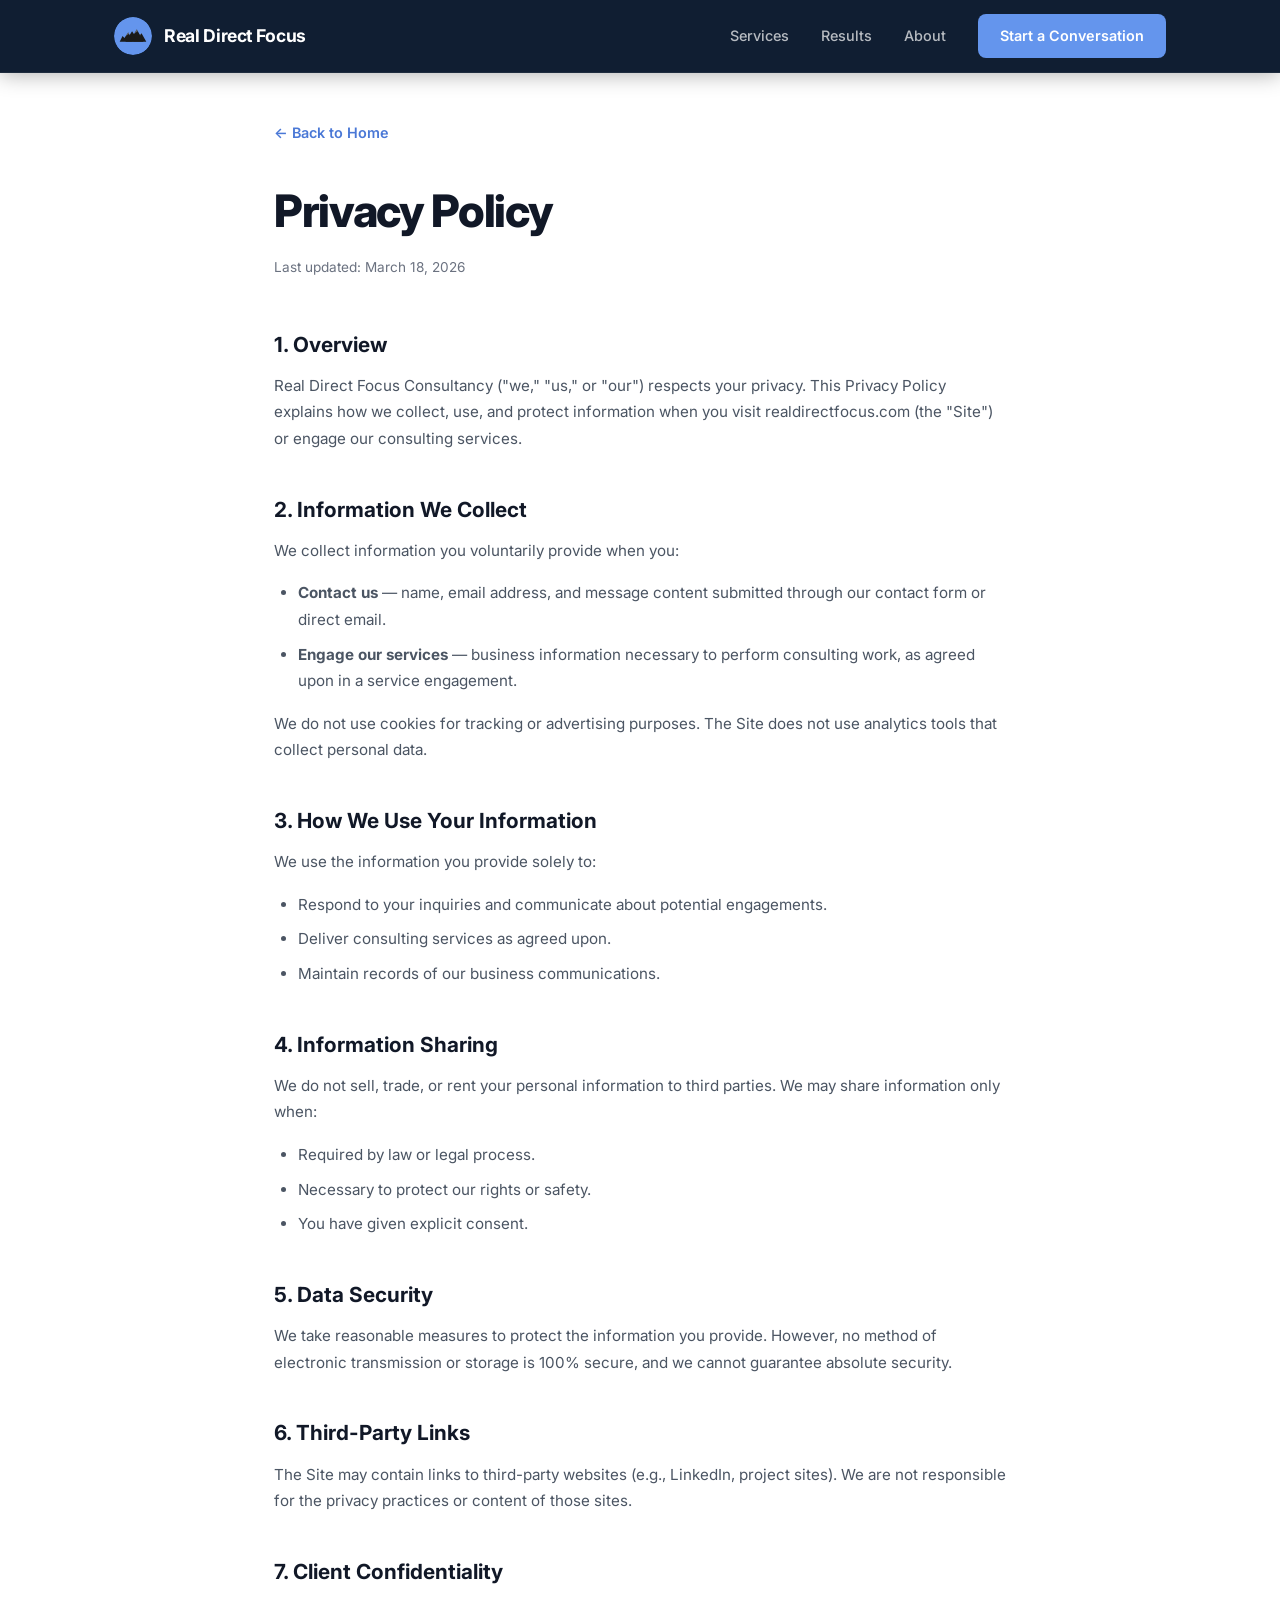
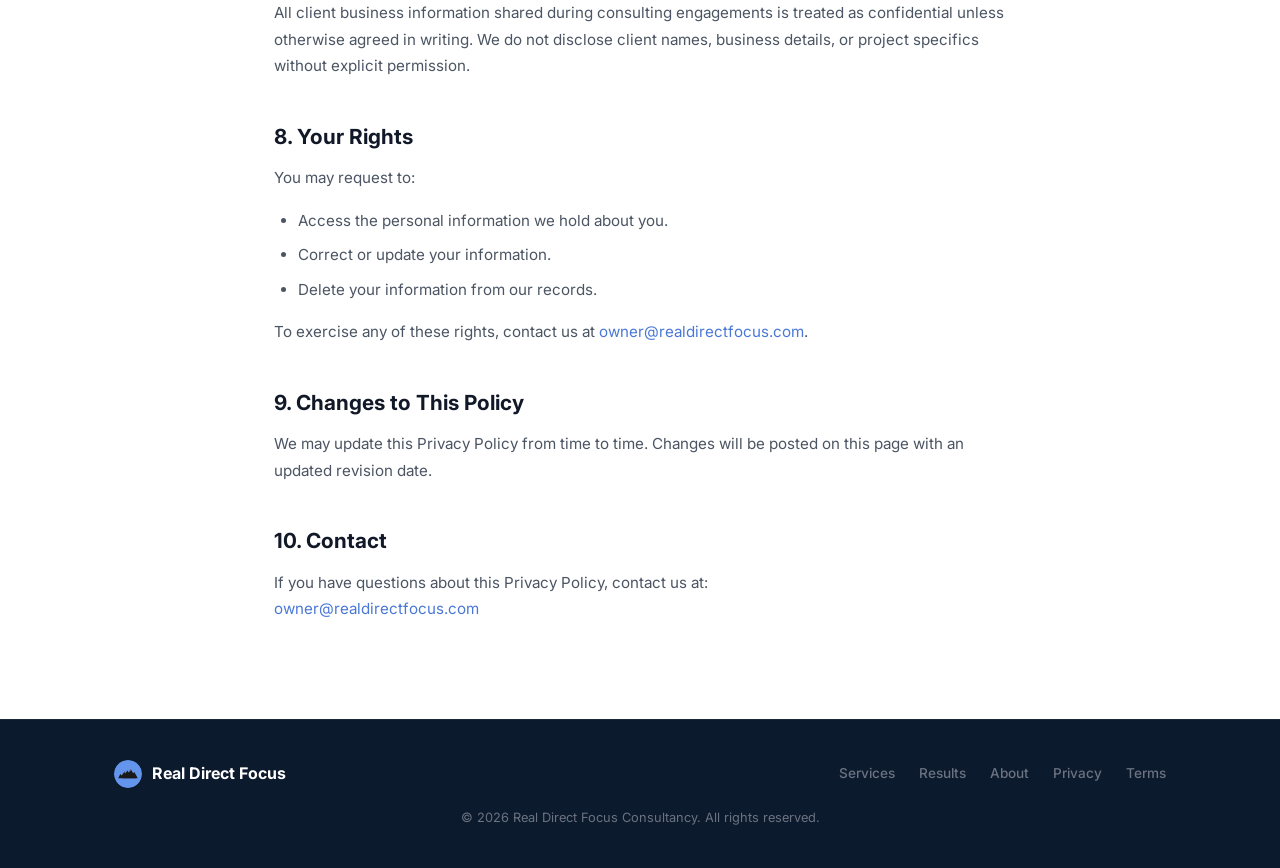
==== privacy.html @ a5935d98 "Real Direct Focus Consultancy — full site launch Business consultancy website for realdirectfocus.co" ====
<!DOCTYPE html>
<html lang="en">
<head>
  <meta charset="UTF-8">
  <meta name="viewport" content="width=device-width, initial-scale=1.0">
  <title>Privacy Policy — Real Direct Focus Consultancy</title>
  <meta name="description" content="Privacy policy for Real Direct Focus Consultancy.">
  <link rel="icon" type="image/svg+xml" href="favicon.svg">
  <link rel="preconnect" href="https://fonts.googleapis.com">
  <link rel="preconnect" href="https://fonts.gstatic.com" crossorigin>
  <link href="https://fonts.googleapis.com/css2?family=Inter:wght@400;500;600;700;800&display=swap" rel="stylesheet">
  <link rel="stylesheet" href="styles.css">
  <style>
    .legal-page { padding: 120px 0 80px; background: var(--white); min-height: 100vh; }
    .legal-page h1 { font-size: clamp(2rem, 4vw, 2.8rem); font-weight: 800; letter-spacing: -0.03em; margin-bottom: 8px; }
    .legal-page .legal-updated { font-size: 0.85rem; color: var(--gray-500); margin-bottom: 48px; }
    .legal-page h2 { font-size: 1.3rem; font-weight: 700; margin-top: 40px; margin-bottom: 12px; color: var(--gray-900); }
    .legal-page p, .legal-page li { font-size: 0.95rem; color: var(--gray-600); line-height: 1.75; margin-bottom: 16px; }
    .legal-page ul { padding-left: 24px; margin-bottom: 16px; }
    .legal-page li { margin-bottom: 8px; }
    .legal-page a { color: var(--blue-500); }
    .legal-back { display: inline-flex; align-items: center; gap: 8px; font-size: 0.9rem; font-weight: 600; color: var(--blue-500); margin-bottom: 32px; }
    .legal-back:hover { color: var(--blue-400); }
  </style>
</head>
<body>
  <!-- Navigation -->
  <nav class="nav scrolled" id="nav">
    <div class="nav-container">
      <a href="/" class="nav-logo">
        <img src="logo.svg" alt="Real Direct Focus" class="logo-img">
        <span>Real Direct Focus</span>
      </a>
      <div class="nav-links" id="nav-links">
        <a href="/#services">Services</a>
        <a href="/#results">Results</a>
        <a href="/#about">About</a>
        <a href="/#contact" class="nav-cta">Start a Conversation</a>
      </div>
      <button class="nav-toggle" id="nav-toggle" aria-label="Toggle navigation">
        <span></span><span></span><span></span>
      </button>
    </div>
  </nav>

  <section class="legal-page">
    <div class="container" style="max-width: 780px;">
      <a href="/" class="legal-back">&larr; Back to Home</a>
      <h1>Privacy Policy</h1>
      <p class="legal-updated">Last updated: March 18, 2026</p>

      <h2>1. Overview</h2>
      <p>Real Direct Focus Consultancy ("we," "us," or "our") respects your privacy. This Privacy Policy explains how we collect, use, and protect information when you visit realdirectfocus.com (the "Site") or engage our consulting services.</p>

      <h2>2. Information We Collect</h2>
      <p>We collect information you voluntarily provide when you:</p>
      <ul>
        <li><strong>Contact us</strong> — name, email address, and message content submitted through our contact form or direct email.</li>
        <li><strong>Engage our services</strong> — business information necessary to perform consulting work, as agreed upon in a service engagement.</li>
      </ul>
      <p>We do not use cookies for tracking or advertising purposes. The Site does not use analytics tools that collect personal data.</p>

      <h2>3. How We Use Your Information</h2>
      <p>We use the information you provide solely to:</p>
      <ul>
        <li>Respond to your inquiries and communicate about potential engagements.</li>
        <li>Deliver consulting services as agreed upon.</li>
        <li>Maintain records of our business communications.</li>
      </ul>

      <h2>4. Information Sharing</h2>
      <p>We do not sell, trade, or rent your personal information to third parties. We may share information only when:</p>
      <ul>
        <li>Required by law or legal process.</li>
        <li>Necessary to protect our rights or safety.</li>
        <li>You have given explicit consent.</li>
      </ul>

      <h2>5. Data Security</h2>
      <p>We take reasonable measures to protect the information you provide. However, no method of electronic transmission or storage is 100% secure, and we cannot guarantee absolute security.</p>

      <h2>6. Third-Party Links</h2>
      <p>The Site may contain links to third-party websites (e.g., LinkedIn, project sites). We are not responsible for the privacy practices or content of those sites.</p>

      <h2>7. Client Confidentiality</h2>
      <p>All client business information shared during consulting engagements is treated as confidential unless otherwise agreed in writing. We do not disclose client names, business details, or project specifics without explicit permission.</p>

      <h2>8. Your Rights</h2>
      <p>You may request to:</p>
      <ul>
        <li>Access the personal information we hold about you.</li>
        <li>Correct or update your information.</li>
        <li>Delete your information from our records.</li>
      </ul>
      <p>To exercise any of these rights, contact us at <a href="mailto:owner@realdirectfocus.com">owner@realdirectfocus.com</a>.</p>

      <h2>9. Changes to This Policy</h2>
      <p>We may update this Privacy Policy from time to time. Changes will be posted on this page with an updated revision date.</p>

      <h2>10. Contact</h2>
      <p>If you have questions about this Privacy Policy, contact us at:<br>
      <a href="mailto:owner@realdirectfocus.com">owner@realdirectfocus.com</a></p>
    </div>
  </section>

  <footer class="footer">
    <div class="container footer-content">
      <div class="footer-brand">
        <img src="logo.svg" alt="Real Direct Focus" class="footer-logo-img">
        <span>Real Direct Focus</span>
      </div>
      <div class="footer-links">
        <a href="/#services">Services</a>
        <a href="/#results">Results</a>
        <a href="/#about">About</a>
        <a href="/privacy.html">Privacy</a>
        <a href="/terms.html">Terms</a>
      </div>
      <p class="footer-copy">&copy; 2026 Real Direct Focus Consultancy. All rights reserved.</p>
    </div>
  </footer>

  <script>
    // Mobile nav toggle
    const navToggle = document.getElementById('nav-toggle');
    const navLinks = document.getElementById('nav-links');
    navToggle.addEventListener('click', () => {
      navToggle.classList.toggle('active');
      navLinks.classList.toggle('active');
    });
  </script>
</body>
</html>
---- styles.css ----
/* ===== RESET & BASE ===== */
*, *::before, *::after {
  margin: 0;
  padding: 0;
  box-sizing: border-box;
}

:root {
  /* Real Direct Focus brand — mountain blue palette */
  --brand-blue: #6495ED;
  --brand-blue-dark: #4A78D6;
  --brand-blue-light: #89B4F7;
  --navy-900: #0c1a2e;
  --navy-800: #111d32;
  --navy-700: #162540;
  --navy-600: #1e3050;
  --blue-500: #4A78D6;
  --blue-400: #6495ED;
  --blue-300: #89B4F7;
  --accent: #6495ED;
  --accent-hover: #4A78D6;
  --accent-light: #89B4F7;
  --green-500: #22c55e;
  --green-400: #4ade80;
  --white: #ffffff;
  --gray-50: #f9fafb;
  --gray-100: #f3f4f6;
  --gray-200: #e5e7eb;
  --gray-300: #d1d5db;
  --gray-400: #9ca3af;
  --gray-500: #6b7280;
  --gray-600: #4b5563;
  --gray-700: #374151;
  --gray-800: #1f2937;
  --gray-900: #111827;
  --radius: 12px;
  --radius-lg: 16px;
  --font: 'Inter', -apple-system, BlinkMacSystemFont, 'Segoe UI', sans-serif;
  --mono: 'JetBrains Mono', 'Fira Code', monospace;
}

html {
  scroll-behavior: smooth;
  -webkit-font-smoothing: antialiased;
  -moz-osx-font-smoothing: grayscale;
}

body {
  font-family: var(--font);
  background: var(--white);
  color: var(--gray-900);
  line-height: 1.6;
  overflow-x: hidden;
}

a {
  color: var(--blue-500);
  text-decoration: none;
  transition: color 0.2s;
}

a:hover {
  color: var(--blue-400);
}

img {
  max-width: 100%;
  display: block;
}

/* ===== LAYOUT ===== */
.container {
  max-width: 1100px;
  margin: 0 auto;
  padding: 0 24px;
}

.section-header {
  text-align: center;
  max-width: 640px;
  margin: 0 auto 64px;
}

.section-header h2 {
  font-size: clamp(1.8rem, 4vw, 2.4rem);
  font-weight: 800;
  letter-spacing: -0.03em;
  margin-bottom: 16px;
  line-height: 1.15;
}

.section-header p {
  color: var(--gray-500);
  font-size: 1.05rem;
  line-height: 1.6;
}

.section-tag {
  display: inline-block;
  font-size: 0.8rem;
  font-weight: 600;
  letter-spacing: 0.06em;
  text-transform: uppercase;
  color: var(--blue-500);
  background: rgba(100, 149, 237, 0.08);
  padding: 6px 16px;
  border-radius: 100px;
  margin-bottom: 20px;
}

/* Dark section variants */
.section-dark .section-header h2 {
  color: var(--white);
}

.section-dark .section-header p {
  color: var(--gray-400);
}

.section-dark .section-tag {
  color: var(--accent-light);
  background: rgba(100, 149, 237, 0.12);
}

/* ===== BUTTONS ===== */
.btn {
  display: inline-flex;
  align-items: center;
  gap: 10px;
  font-family: var(--font);
  font-weight: 600;
  font-size: 0.95rem;
  padding: 14px 28px;
  border-radius: 10px;
  border: none;
  cursor: pointer;
  transition: all 0.2s ease;
  text-decoration: none;
}

.btn-primary {
  background: var(--accent);
  color: var(--white);
  box-shadow: 0 2px 8px rgba(100, 149, 237, 0.3);
}

.btn-primary:hover {
  background: var(--accent-hover);
  color: var(--white);
  transform: translateY(-2px);
  box-shadow: 0 4px 16px rgba(100, 149, 237, 0.4);
}

.btn-secondary {
  background: transparent;
  color: var(--white);
  border: 1px solid rgba(255, 255, 255, 0.3);
}

.btn-secondary:hover {
  background: rgba(255, 255, 255, 0.1);
  border-color: rgba(255, 255, 255, 0.5);
  color: var(--white);
}

.btn-outline {
  background: transparent;
  color: var(--gray-700);
  border: 1px solid var(--gray-300);
}

.btn-outline:hover {
  background: var(--gray-50);
  border-color: var(--gray-400);
  color: var(--gray-900);
}

.btn-sm {
  padding: 10px 20px;
  font-size: 0.875rem;
}

.btn-lg {
  padding: 18px 36px;
  font-size: 1.05rem;
}

.btn-full {
  width: 100%;
  justify-content: center;
}

/* ===== NAVIGATION ===== */
.nav {
  position: fixed;
  top: 0;
  left: 0;
  right: 0;
  z-index: 1000;
  background: rgba(12, 26, 46, 0.95);
  backdrop-filter: blur(20px);
  -webkit-backdrop-filter: blur(20px);
  border-bottom: 1px solid rgba(255, 255, 255, 0.06);
  transition: all 0.3s;
}

.nav.scrolled {
  background: rgba(12, 26, 46, 0.98);
  box-shadow: 0 2px 20px rgba(0, 0, 0, 0.3);
}

.nav-container {
  max-width: 1100px;
  margin: 0 auto;
  padding: 0 24px;
  display: flex;
  align-items: center;
  justify-content: space-between;
  height: 72px;
}

.nav-logo {
  display: flex;
  align-items: center;
  gap: 12px;
  font-size: 1.1rem;
  font-weight: 700;
  color: var(--white);
  letter-spacing: -0.02em;
}

.nav-logo:hover {
  color: var(--white);
}

.logo-img {
  width: 38px;
  height: 38px;
  border-radius: 50%;
}

.nav-links {
  display: flex;
  align-items: center;
  gap: 32px;
}

.nav-links a {
  color: rgba(255, 255, 255, 0.7);
  font-size: 0.9rem;
  font-weight: 500;
  transition: color 0.2s;
}

.nav-links a:hover {
  color: var(--white);
}

.nav-cta {
  background: var(--accent) !important;
  color: var(--white) !important;
  padding: 10px 22px !important;
  border-radius: 8px !important;
  font-weight: 600 !important;
}

.nav-cta:hover {
  background: var(--accent-hover) !important;
}

.nav-toggle {
  display: none;
  flex-direction: column;
  gap: 5px;
  background: none;
  border: none;
  cursor: pointer;
  padding: 4px;
}

.nav-toggle span {
  display: block;
  width: 24px;
  height: 2px;
  background: var(--white);
  border-radius: 2px;
  transition: all 0.3s;
}

/* ===== HERO ===== */
.hero {
  position: relative;
  min-height: 100vh;
  display: flex;
  align-items: center;
  padding: 120px 0 80px;
  overflow: hidden;
  background: linear-gradient(135deg, var(--navy-900) 0%, #0f2847 40%, #1a3a6a 100%);
}

.hero-bg {
  position: absolute;
  inset: 0;
  z-index: 0;
}

.grid-overlay {
  position: absolute;
  inset: 0;
  background-image:
    linear-gradient(rgba(100, 149, 237, 0.04) 1px, transparent 1px),
    linear-gradient(90deg, rgba(100, 149, 237, 0.04) 1px, transparent 1px);
  background-size: 60px 60px;
  mask-image: radial-gradient(ellipse at 70% 30%, black 20%, transparent 70%);
  -webkit-mask-image: radial-gradient(ellipse at 70% 30%, black 20%, transparent 70%);
}

.gradient-orb {
  position: absolute;
  border-radius: 50%;
  filter: blur(100px);
  opacity: 0.3;
}

.orb-1 {
  width: 600px;
  height: 600px;
  background: radial-gradient(circle, rgba(100, 149, 237, 0.4), transparent 70%);
  top: -200px;
  right: -100px;
  animation: float 20s ease-in-out infinite;
}

.orb-2 {
  width: 400px;
  height: 400px;
  background: radial-gradient(circle, rgba(74, 120, 214, 0.2), transparent 70%);
  bottom: -100px;
  left: -100px;
  animation: float 25s ease-in-out infinite reverse;
}

@keyframes float {
  0%, 100% { transform: translate(0, 0); }
  33% { transform: translate(30px, -30px); }
  66% { transform: translate(-20px, 20px); }
}

.hero-content {
  position: relative;
  z-index: 1;
  max-width: 750px;
}

.hero-badge {
  display: inline-block;
  font-size: 0.8rem;
  font-weight: 600;
  color: var(--accent-light);
  letter-spacing: 0.05em;
  margin-bottom: 28px;
  padding: 8px 18px;
  background: rgba(100, 149, 237, 0.1);
  border: 1px solid rgba(100, 149, 237, 0.2);
  border-radius: 100px;
}

.hero h1 {
  font-size: clamp(2.5rem, 6vw, 3.5rem);
  font-weight: 800;
  letter-spacing: -0.04em;
  line-height: 1.1;
  margin-bottom: 24px;
  color: var(--white);
}

.hero h1 .text-gradient {
  background: linear-gradient(135deg, var(--accent) 0%, var(--accent-light) 100%);
  -webkit-background-clip: text;
  -webkit-text-fill-color: transparent;
  background-clip: text;
}

.hero-sub {
  font-size: 1.15rem;
  color: rgba(255, 255, 255, 0.65);
  line-height: 1.7;
  max-width: 580px;
  margin-bottom: 40px;
}

.hero-actions {
  display: flex;
  gap: 16px;
  flex-wrap: wrap;
  margin-bottom: 64px;
}

.hero-stats {
  display: flex;
  align-items: center;
  gap: 32px;
  padding-top: 40px;
  border-top: 1px solid rgba(255, 255, 255, 0.1);
}

.stat {
  display: flex;
  flex-direction: column;
  gap: 4px;
}

.stat-value {
  font-size: 1.25rem;
  font-weight: 700;
  color: var(--accent-light);
}

.stat-label {
  font-size: 0.8rem;
  color: rgba(255, 255, 255, 0.5);
  font-weight: 500;
}

.stat-divider {
  width: 1px;
  height: 40px;
  background: rgba(255, 255, 255, 0.1);
}

/* ===== SERVICES (light bg) ===== */
.services {
  padding: 96px 0;
  background: var(--gray-50);
}

.services-grid {
  display: grid;
  grid-template-columns: repeat(3, 1fr);
  gap: 24px;
}

.service-card {
  background: var(--white);
  border: 1px solid var(--gray-200);
  border-radius: var(--radius);
  padding: 32px 28px;
  transition: all 0.2s ease;
}

.service-card:hover {
  border-color: var(--blue-400);
  transform: translateY(-3px);
  box-shadow: 0 4px 20px rgba(100, 149, 237, 0.1);
}

.service-icon {
  width: 48px;
  height: 48px;
  display: flex;
  align-items: center;
  justify-content: center;
  background: rgba(100, 149, 237, 0.08);
  border-radius: 10px;
  color: var(--blue-500);
  margin-bottom: 20px;
}

.service-card h3 {
  font-size: 1.05rem;
  font-weight: 700;
  margin-bottom: 10px;
  color: var(--gray-900);
}

.service-card p {
  font-size: 0.92rem;
  color: var(--gray-500);
  line-height: 1.65;
}

.service-card-cta {
  background: linear-gradient(135deg, rgba(100, 149, 237, 0.06) 0%, rgba(74, 120, 214, 0.08) 100%);
  border-color: var(--blue-400);
  display: flex;
  flex-direction: column;
  justify-content: center;
}

.service-card-cta h3 {
  color: var(--blue-500);
}

.service-card-cta .btn {
  margin-top: 16px;
  align-self: flex-start;
}

/* ===== RESULTS (dark bg) ===== */
.results {
  padding: 96px 0;
  background: var(--navy-900);
}

.results-grid {
  display: grid;
  grid-template-columns: repeat(1, 1fr);
  gap: 28px;
}

.result-card {
  background: rgba(255, 255, 255, 0.04);
  border: 1px solid rgba(255, 255, 255, 0.08);
  border-radius: var(--radius-lg);
  padding: 40px;
  transition: all 0.2s ease;
}

.result-card:hover {
  border-color: rgba(255, 255, 255, 0.15);
  background: rgba(255, 255, 255, 0.06);
}

.result-header {
  display: flex;
  align-items: center;
  justify-content: space-between;
  margin-bottom: 16px;
}

.result-industry {
  font-size: 0.72rem;
  font-weight: 600;
  text-transform: uppercase;
  letter-spacing: 0.08em;
  color: var(--accent-light);
  background: rgba(100, 149, 237, 0.12);
  padding: 5px 12px;
  border-radius: 6px;
}

.result-type {
  font-size: 0.72rem;
  font-weight: 600;
  text-transform: uppercase;
  letter-spacing: 0.08em;
  color: var(--gray-400);
  background: rgba(255, 255, 255, 0.06);
  padding: 5px 12px;
  border-radius: 6px;
}

.result-title {
  font-size: 1.4rem;
  font-weight: 800;
  letter-spacing: -0.03em;
  margin-bottom: 24px;
  color: var(--white);
}

.result-details {
  display: grid;
  grid-template-columns: 1fr 1fr 1fr;
  gap: 24px;
}

.result-detail {
  padding-left: 16px;
  border-left: 2px solid rgba(100, 149, 237, 0.3);
}

.detail-label {
  font-size: 0.7rem;
  font-weight: 700;
  text-transform: uppercase;
  letter-spacing: 0.1em;
  color: var(--accent-light);
  display: block;
  margin-bottom: 6px;
}

.result-detail p {
  font-size: 0.9rem;
  color: var(--gray-400);
  line-height: 1.6;
}

.result-outcomes {
  display: flex;
  flex-wrap: wrap;
  gap: 8px;
}

.outcome-tag {
  font-size: 0.78rem;
  font-weight: 600;
  padding: 5px 12px;
  border-radius: 6px;
  line-height: 1.4;
}

.outcome-tag a {
  color: inherit;
  text-decoration: underline;
  text-underline-offset: 2px;
}

.outcome-green {
  color: var(--green-400);
  background: rgba(34, 197, 94, 0.1);
  border: 1px solid rgba(34, 197, 94, 0.2);
}

.outcome-blue {
  color: var(--blue-300);
  background: rgba(100, 149, 237, 0.1);
  border: 1px solid rgba(100, 149, 237, 0.2);
}

/* ===== EXPERTISE / INDUSTRIES (light bg) ===== */
.expertise {
  padding: 96px 0;
  background: var(--gray-50);
}

.expertise-layout {
  display: grid;
  grid-template-columns: 1.2fr 0.8fr;
  gap: 64px;
  align-items: start;
}

.expertise-block-title {
  font-size: 0.75rem;
  font-weight: 700;
  text-transform: uppercase;
  letter-spacing: 0.1em;
  color: var(--blue-500);
  margin-bottom: 24px;
}

.industry-grid {
  display: grid;
  grid-template-columns: 1fr 1fr;
  gap: 16px;
}

.industry-tag {
  display: flex;
  align-items: flex-start;
  gap: 14px;
  padding: 18px 20px;
  background: var(--white);
  border: 1px solid var(--gray-200);
  border-radius: var(--radius);
  transition: all 0.2s ease;
}

.industry-tag:hover {
  border-color: var(--blue-400);
  transform: translateY(-2px);
  box-shadow: 0 4px 16px rgba(100, 149, 237, 0.08);
}

.industry-icon {
  font-size: 1.3rem;
  line-height: 1;
  margin-top: 2px;
  min-width: 24px;
  text-align: center;
}

.industry-tag strong {
  display: block;
  font-size: 0.92rem;
  font-weight: 700;
  color: var(--gray-900);
  margin-bottom: 3px;
}

.industry-tag span {
  font-size: 0.8rem;
  color: var(--gray-500);
  line-height: 1.5;
}

.skills-grid {
  display: grid;
  grid-template-columns: 1fr;
  gap: 12px;
}

.skill-item {
  display: flex;
  align-items: center;
  gap: 14px;
  padding: 14px 20px;
  background: var(--white);
  border: 1px solid var(--gray-200);
  border-radius: 8px;
  transition: all 0.2s ease;
}

.skill-item:hover {
  border-color: var(--blue-400);
  background: rgba(100, 149, 237, 0.03);
}

.skill-marker {
  width: 8px;
  height: 8px;
  min-width: 8px;
  border-radius: 50%;
  background: var(--accent);
}

.skill-item span {
  font-size: 0.92rem;
  font-weight: 600;
  color: var(--gray-800);
}

/* ===== SOCIAL PROOF (gradient bg) ===== */
.social-proof {
  padding: 96px 0;
  background: linear-gradient(135deg, var(--blue-500) 0%, #3a5fbc 50%, var(--navy-900) 100%);
  color: var(--white);
}

.social-proof .section-header h2 {
  color: var(--white);
}

.social-proof .section-header p {
  color: rgba(255, 255, 255, 0.7);
}

.social-proof .section-tag {
  color: rgba(255, 255, 255, 0.9);
  background: rgba(255, 255, 255, 0.12);
}

.credentials-grid {
  display: grid;
  grid-template-columns: repeat(3, 1fr);
  gap: 24px;
  margin-bottom: 48px;
}

.credential-card {
  text-align: center;
  padding: 36px 24px;
  background: rgba(255, 255, 255, 0.08);
  border: 1px solid rgba(255, 255, 255, 0.1);
  border-radius: var(--radius);
  backdrop-filter: blur(10px);
  transition: all 0.2s;
}

.credential-card:hover {
  background: rgba(255, 255, 255, 0.12);
  transform: translateY(-2px);
}

.credential-icon {
  font-size: 2rem;
  margin-bottom: 16px;
  color: var(--accent-light);
}

.credential-card h3 {
  font-size: 1.05rem;
  font-weight: 700;
  margin-bottom: 10px;
  color: var(--white);
}

.credential-card p {
  font-size: 0.88rem;
  color: rgba(255, 255, 255, 0.65);
  line-height: 1.6;
}

/* Certifications bar */
.cert-bar {
  display: flex;
  flex-wrap: wrap;
  justify-content: center;
  gap: 16px;
  margin-bottom: 48px;
}

.cert-badge {
  display: inline-flex;
  align-items: center;
  gap: 8px;
  padding: 8px 18px;
  background: rgba(255, 255, 255, 0.08);
  border: 1px solid rgba(255, 255, 255, 0.12);
  border-radius: 100px;
  font-size: 0.8rem;
  font-weight: 600;
  color: rgba(255, 255, 255, 0.85);
}

.cert-badge .cert-dot {
  width: 6px;
  height: 6px;
  border-radius: 50%;
  background: var(--accent-light);
}

/* Testimonials */
.testimonials {
  max-width: 700px;
  margin: 0 auto;
}

.testimonial-card {
  background: rgba(255, 255, 255, 0.06);
  border: 1px solid rgba(255, 255, 255, 0.1);
  border-radius: var(--radius);
  padding: 36px;
}

.testimonial-text {
  font-size: 1.05rem;
  font-style: italic;
  color: rgba(255, 255, 255, 0.85);
  margin-bottom: 24px;
  line-height: 1.7;
}

.testimonial-author {
  display: flex;
  align-items: center;
  gap: 12px;
}

.testimonial-avatar {
  width: 44px;
  height: 44px;
  border-radius: 50%;
  background: rgba(255, 255, 255, 0.1);
  border: 1px solid rgba(255, 255, 255, 0.15);
  display: flex;
  align-items: center;
  justify-content: center;
  color: rgba(255, 255, 255, 0.5);
  font-size: 1.1rem;
  font-weight: 700;
}

.testimonial-name {
  display: block;
  font-weight: 600;
  font-size: 0.9rem;
  color: var(--white);
}

.testimonial-role {
  display: block;
  font-size: 0.8rem;
  color: rgba(255, 255, 255, 0.5);
}

.testimonial-role a {
  color: var(--accent-light);
}

/* ===== ABOUT (light bg) ===== */
.about {
  padding: 96px 0;
  background: var(--white);
}

.about-grid {
  display: grid;
  grid-template-columns: 1fr 1fr;
  gap: 80px;
  align-items: center;
}

.about-content h2 {
  font-size: clamp(1.75rem, 3.5vw, 2.25rem);
  font-weight: 800;
  letter-spacing: -0.03em;
  margin-bottom: 20px;
  line-height: 1.15;
  color: var(--gray-900);
}

.about-content > p {
  color: var(--gray-500);
  font-size: 1rem;
  line-height: 1.7;
  margin-bottom: 36px;
}

.about-points {
  display: flex;
  flex-direction: column;
  gap: 24px;
}

.about-point {
  display: flex;
  gap: 16px;
  align-items: flex-start;
}

.point-marker {
  width: 8px;
  height: 8px;
  min-width: 8px;
  border-radius: 50%;
  background: var(--accent);
  margin-top: 8px;
}

.about-point strong {
  display: block;
  font-size: 0.95rem;
  font-weight: 700;
  margin-bottom: 4px;
  color: var(--gray-900);
}

.about-point span {
  font-size: 0.9rem;
  color: var(--gray-500);
  line-height: 1.6;
}

/* Capability Stack Visual */
.capability-stack {
  display: flex;
  flex-direction: column;
  gap: 14px;
}

.cap-layer {
  display: flex;
  align-items: center;
  justify-content: space-between;
  padding: 22px 24px;
  border-radius: var(--radius);
  border: 1px solid var(--gray-200);
  transition: all 0.2s;
}

.cap-layer:hover {
  transform: translateX(8px);
  box-shadow: 0 2px 12px rgba(0, 0, 0, 0.06);
}

.cap-label {
  font-weight: 700;
  font-size: 0.95rem;
  color: var(--gray-900);
}

.cap-desc {
  font-size: 0.82rem;
  color: var(--gray-500);
  font-family: var(--mono);
}

.cap-discover {
  background: rgba(100, 149, 237, 0.05);
  border-color: rgba(100, 149, 237, 0.15);
}

.cap-analyze {
  background: rgba(74, 120, 214, 0.05);
  border-color: rgba(74, 120, 214, 0.15);
}

.cap-build {
  background: rgba(34, 197, 94, 0.05);
  border-color: rgba(34, 197, 94, 0.15);
}

.cap-sustain {
  background: rgba(139, 92, 246, 0.05);
  border-color: rgba(139, 92, 246, 0.15);
}

/* ===== CONTACT (dark box) ===== */
.contact {
  padding: 96px 0;
  background: var(--gray-100);
}

.contact-inner {
  background: var(--navy-900);
  border-radius: var(--radius-lg);
  padding: 64px;
}

.contact-grid {
  display: grid;
  grid-template-columns: 1fr 1fr;
  gap: 64px;
  align-items: start;
}

.contact-content h2 {
  font-size: clamp(1.8rem, 3.5vw, 2.25rem);
  font-weight: 800;
  letter-spacing: -0.03em;
  margin-bottom: 16px;
  line-height: 1.15;
  color: var(--white);
}

.contact-content > p {
  color: var(--gray-400);
  font-size: 1rem;
  line-height: 1.7;
  margin-bottom: 32px;
}

.contact-content .btn {
  margin-bottom: 16px;
}

.contact-response {
  font-size: 0.8rem;
  color: var(--gray-500);
}

.contact-form {
  display: flex;
  flex-direction: column;
  gap: 18px;
}

.form-group {
  display: flex;
  flex-direction: column;
  gap: 6px;
}

.form-group label {
  font-size: 0.82rem;
  font-weight: 600;
  color: var(--gray-400);
}

.form-group input,
.form-group textarea {
  font-family: var(--font);
  font-size: 0.95rem;
  padding: 13px 16px;
  background: rgba(255, 255, 255, 0.06);
  border: 1px solid rgba(255, 255, 255, 0.12);
  border-radius: 8px;
  color: var(--white);
  transition: all 0.2s;
  outline: none;
}

.form-group input:focus,
.form-group textarea:focus {
  border-color: var(--accent);
  box-shadow: 0 0 0 3px rgba(100, 149, 237, 0.15);
}

.form-group input::placeholder,
.form-group textarea::placeholder {
  color: var(--gray-500);
}

.form-group textarea {
  resize: vertical;
  min-height: 110px;
}

.form-note {
  font-size: 0.8rem;
  color: var(--gray-500);
  text-align: center;
}

.form-note a {
  color: var(--accent-light);
}

/* ===== FOOTER ===== */
.footer {
  padding: 40px 0;
  background: var(--navy-900);
  border-top: 1px solid rgba(255, 255, 255, 0.06);
}

.footer-content {
  display: flex;
  align-items: center;
  justify-content: space-between;
  flex-wrap: wrap;
  gap: 20px;
}

.footer-brand {
  display: flex;
  align-items: center;
  gap: 10px;
  font-size: 1rem;
  font-weight: 700;
  color: var(--white);
}

.footer-logo-img {
  width: 28px;
  height: 28px;
  border-radius: 50%;
}

.footer-links {
  display: flex;
  gap: 24px;
}

.footer-links a {
  color: var(--gray-500);
  font-size: 0.85rem;
  font-weight: 500;
}

.footer-links a:hover {
  color: var(--white);
}

.footer-links-secondary {
  width: 100%;
  justify-content: center;
  padding-top: 16px;
  border-top: 1px solid rgba(255, 255, 255, 0.06);
}

.footer-links-label {
  font-size: 0.8rem;
  font-weight: 600;
  color: var(--gray-500);
}

.footer-divider {
  color: var(--gray-600);
}

.footer-copy {
  font-size: 0.8rem;
  color: var(--gray-500);
  width: 100%;
  text-align: center;
}

/* ===== ANIMATIONS ===== */
.fade-in {
  opacity: 0;
  transform: translateY(20px);
  transition: opacity 0.5s ease, transform 0.5s ease;
}

.fade-in.visible {
  opacity: 1;
  transform: translateY(0);
}

/* ===== RESPONSIVE ===== */
@media (max-width: 1024px) {
  .services-grid {
    grid-template-columns: repeat(2, 1fr);
  }

  .about-grid {
    grid-template-columns: 1fr;
    gap: 48px;
  }

  .contact-grid {
    grid-template-columns: 1fr;
    gap: 40px;
  }

  .contact-inner {
    padding: 48px;
  }

  .credentials-grid {
    grid-template-columns: repeat(2, 1fr);
  }

  .result-details {
    grid-template-columns: 1fr;
    gap: 20px;
  }

  .expertise-layout {
    grid-template-columns: 1fr;
    gap: 48px;
  }
}

@media (max-width: 768px) {
  .nav-links {
    display: none;
    position: absolute;
    top: 72px;
    left: 0;
    right: 0;
    background: rgba(12, 26, 46, 0.98);
    backdrop-filter: blur(20px);
    flex-direction: column;
    padding: 24px;
    gap: 20px;
    border-bottom: 1px solid rgba(255, 255, 255, 0.06);
  }

  .nav-links.active {
    display: flex;
  }

  .nav-toggle {
    display: flex;
  }

  .nav-toggle.active span:nth-child(1) {
    transform: rotate(45deg) translate(5px, 5px);
  }

  .nav-toggle.active span:nth-child(2) {
    opacity: 0;
  }

  .nav-toggle.active span:nth-child(3) {
    transform: rotate(-45deg) translate(5px, -5px);
  }

  .hero {
    padding: 100px 0 60px;
    min-height: auto;
  }

  .hero-stats {
    flex-direction: column;
    align-items: flex-start;
    gap: 20px;
  }

  .stat-divider {
    width: 40px;
    height: 1px;
  }

  .services-grid {
    grid-template-columns: 1fr;
  }

  .results-grid {
    grid-template-columns: 1fr;
  }

  .credentials-grid {
    grid-template-columns: 1fr;
  }

  .cert-bar {
    gap: 10px;
  }

  .result-card {
    padding: 28px;
  }

  .contact-inner {
    padding: 32px;
  }

  .industry-grid {
    grid-template-columns: 1fr;
  }

  .services,
  .results,
  .expertise,
  .social-proof,
  .about,
  .contact {
    padding: 72px 0;
  }

  .section-header {
    margin-bottom: 40px;
  }

  .footer-content {
    flex-direction: column;
    text-align: center;
  }

  .footer-links {
    flex-wrap: wrap;
    justify-content: center;
  }
}

@media (max-width: 480px) {
  .hero h1 {
    font-size: 2rem;
  }

  .hero-actions {
    flex-direction: column;
  }

  .hero-actions .btn {
    width: 100%;
    justify-content: center;
  }

  .container {
    padding: 0 16px;
  }

  .contact-inner {
    padding: 24px;
  }
}
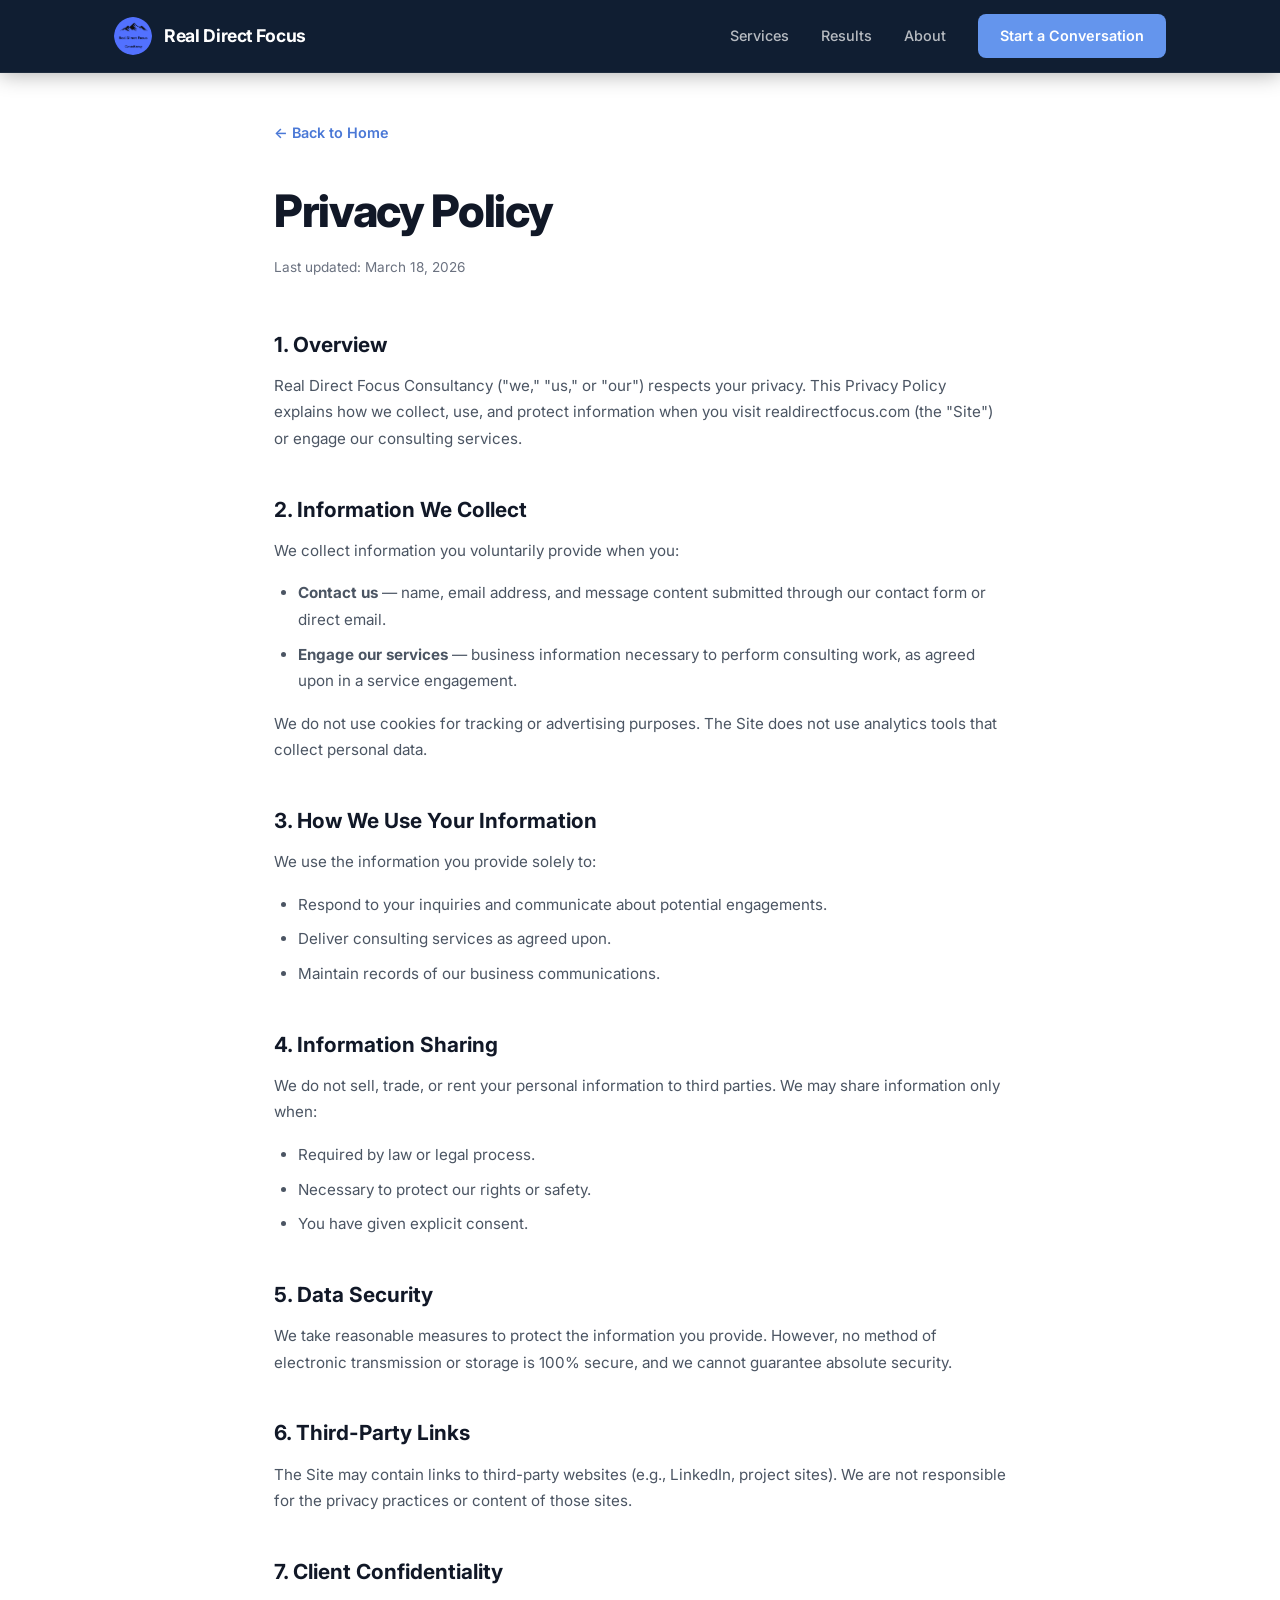
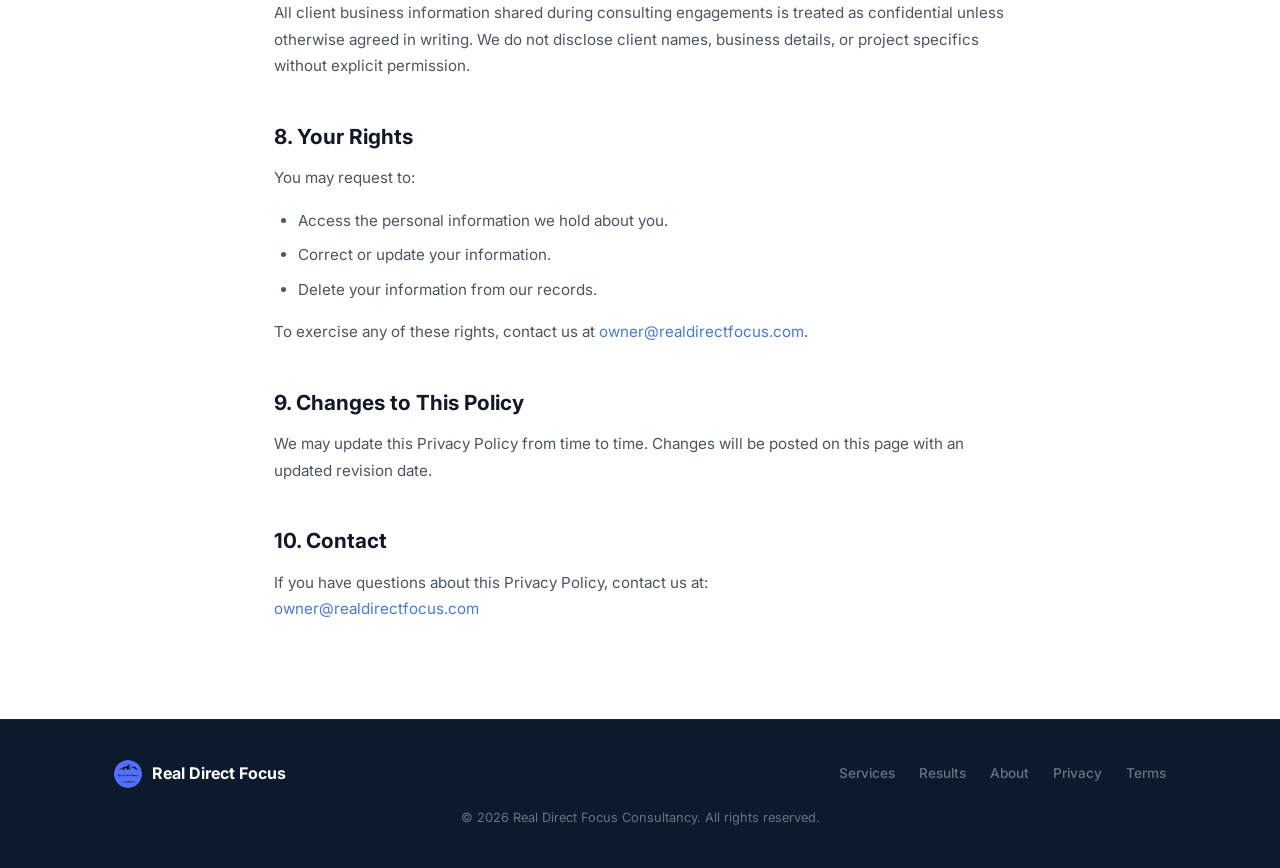
==== commit 0e8f5e7b: "Use mountain logo (logo.png) on terms and privacy pages terms.html and privacy.html still referenced" ====
--- a/privacy.html
+++ b/privacy.html
@@ -28,7 +28,7 @@
   <nav class="nav scrolled" id="nav">
     <div class="nav-container">
       <a href="/" class="nav-logo">
-        <img src="logo.svg" alt="Real Direct Focus" class="logo-img">
+        <img src="logo.png" alt="Real Direct Focus" class="logo-img">
         <span>Real Direct Focus</span>
       </a>
       <div class="nav-links" id="nav-links">
@@ -106,7 +106,7 @@
   <footer class="footer">
     <div class="container footer-content">
       <div class="footer-brand">
-        <img src="logo.svg" alt="Real Direct Focus" class="footer-logo-img">
+        <img src="logo.png" alt="Real Direct Focus" class="footer-logo-img">
         <span>Real Direct Focus</span>
       </div>
       <div class="footer-links">
--- a/styles.css
+++ b/styles.css
@@ -1145,6 +1145,17 @@
   color: var(--gray-500);
 }
 
+.footer-links a.footer-project {
+  font-size: 1.05rem;
+  font-weight: 700;
+  color: var(--white);
+  letter-spacing: -0.01em;
+}
+
+.footer-links a.footer-project:hover {
+  color: var(--blue-300);
+}
+
 .footer-divider {
   color: var(--gray-600);
 }
